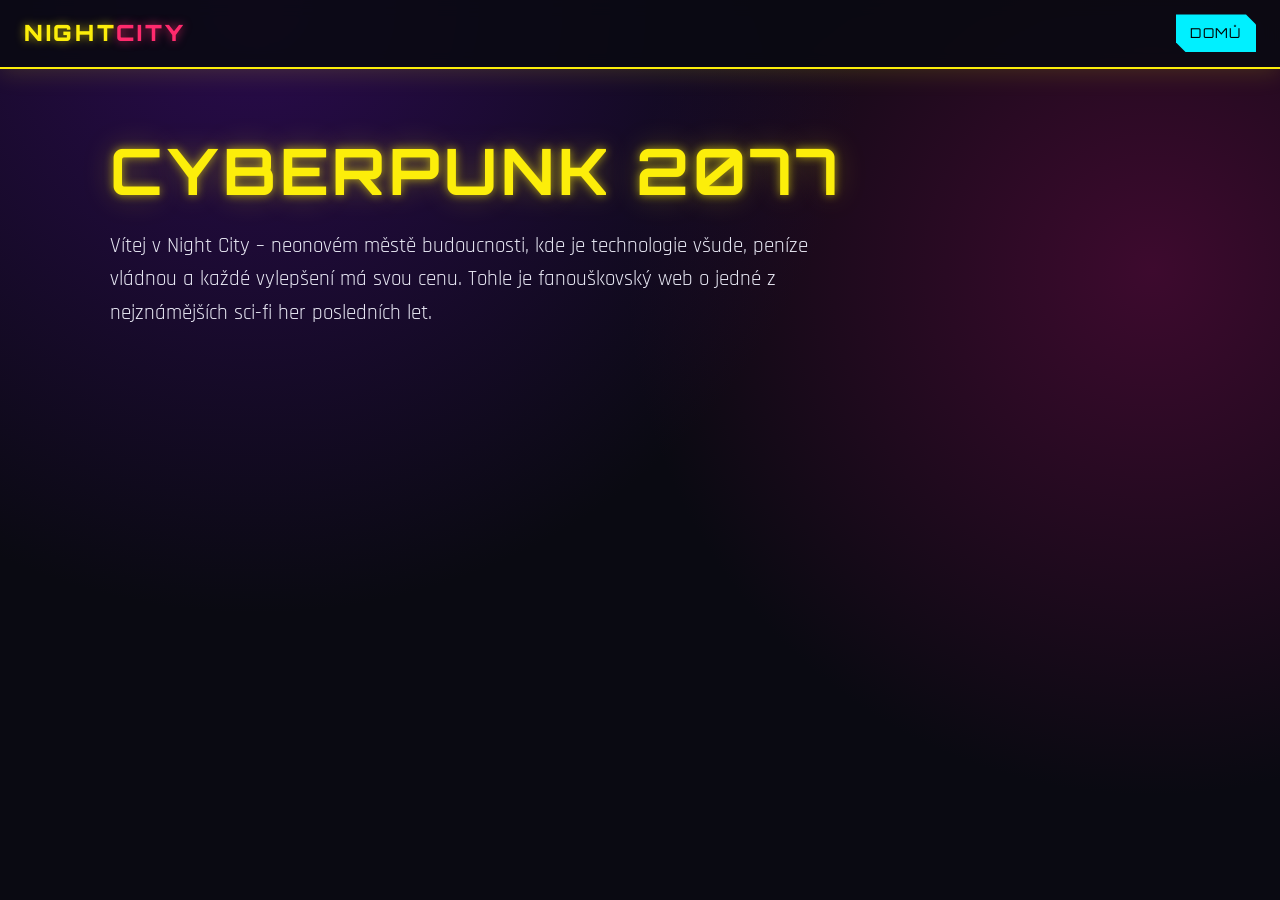
==== index.html @ d1685be0 "pridana hlavicka s menu a hero sekce" ====
<!DOCTYPE html>
<html lang="cs">
<head>
  <meta charset="UTF-8">
  <meta name="viewport" content="width=device-width, initial-scale=1.0">

  <title>Cyberpunk 2077 | Vítej v Night City</title>

  <link rel="preconnect" href="https://fonts.googleapis.com">
  <link rel="preconnect" href="https://fonts.gstatic.com" crossorigin>
  <link href="https://fonts.googleapis.com/css2?family=Orbitron:wght@500;700;900&family=Rajdhani:wght@400;500;700&display=swap" rel="stylesheet">
  <link rel="stylesheet" href="style.css">
</head>
<body>
  <header class="site-header">
    <a class="logo" href="index.html">NIGHT<span>CITY</span></a>
    <nav class="main-nav" aria-label="Hlavní menu">
      <a href="index.html" class="active" aria-current="page">Domů</a>

    </nav>
  </header>

  <main>
    <section class="hero">
      <div class="hero-text">
        <h1>Cyberpunk 2077</h1>
        <p class="lead">Vítej v Night City – neonovém městě budoucnosti, kde je technologie všude, peníze vládnou a každé vylepšení má svou cenu. Tohle je fanouškovský web o jedné z nejznámějších sci-fi her posledních let.</p>

      </div>

    </section>

  </main>

</body>
</html>
---- style.css ----
/* ===== Základ: barvy, písma, pozadí ===== */
:root {
  --bg: #0a0a12;
  --panel: #161628;
  --yellow: #fcee0a;
  --cyan: #00f0ff;
  --pink: #ff2a6d;
  --purple: #7b2cff;
  --text: #e6e6f2;
  --muted: #9a9ab5;
}

*, *::before, *::after { box-sizing: border-box; }

html { scroll-behavior: smooth; }

body {
  margin: 0;
  font-family: "Rajdhani", "Segoe UI", Arial, sans-serif;
  font-size: 1.15rem;
  line-height: 1.6;
  color: var(--text);
  background:
    radial-gradient(circle at 20% 0%, #2a0b4d 0%, transparent 45%),
    radial-gradient(circle at 90% 30%, #3d0a2e 0%, transparent 40%),
    var(--bg);
  background-attachment: fixed;
}

main { max-width: 1100px; margin: 0 auto; padding: 2rem 1.25rem; }

h1, h2, h3 {
  font-family: "Orbitron", "Segoe UI", sans-serif;
  text-transform: uppercase;
  letter-spacing: .06em;
  line-height: 1.2;
}

h1 {
  font-size: clamp(2rem, 6vw, 4rem);
  color: var(--yellow);
  text-shadow: 0 0 10px rgba(252, 238, 10, .6), 0 0 30px rgba(252, 238, 10, .3);
  margin: 0 0 .5rem;
}

h2 {
  font-size: clamp(1.4rem, 3.5vw, 2rem);
  color: var(--cyan);
  text-shadow: 0 0 12px rgba(0, 240, 255, .5);
}

h3 { font-size: 1.1rem; color: var(--pink); }

a { color: var(--cyan); }
a:hover { color: var(--yellow); }

.lead { font-size: 1.3rem; max-width: 44rem; }

/* ===== Hlavička, menu a hero ===== */
.site-header {
  position: sticky;
  top: 0;
  z-index: 10;
  display: flex;
  align-items: center;
  justify-content: space-between;
  flex-wrap: wrap;
  gap: 1rem;
  padding: .9rem 1.5rem;
  background: rgba(10, 10, 18, .88);
  backdrop-filter: blur(8px);
  border-bottom: 2px solid var(--yellow);
  box-shadow: 0 4px 24px rgba(252, 238, 10, .15);
}

.logo {
  font-family: "Orbitron", sans-serif;
  font-weight: 900;
  font-size: 1.4rem;
  letter-spacing: .12em;
  color: var(--yellow);
  text-decoration: none;
  text-shadow: 0 0 10px rgba(252, 238, 10, .6);
}

.logo span { color: var(--pink); text-shadow: 0 0 10px rgba(255, 42, 109, .7); }

.main-nav { display: flex; flex-wrap: wrap; gap: .4rem; }

.main-nav a {
  font-family: "Orbitron", sans-serif;
  font-size: .85rem;
  text-transform: uppercase;
  letter-spacing: .1em;
  text-decoration: none;
  color: var(--text);
  padding: .5rem .9rem;
  clip-path: polygon(0 0, calc(100% - 10px) 0, 100% 10px, 100% 100%, 10px 100%, 0 calc(100% - 10px));
  transition: background .2s, color .2s;
}

.main-nav a:hover,
.main-nav a.active { color: #000; background: var(--cyan); }

.hero {
  display: grid;
  gap: 2rem;
  align-items: center;
  padding: 2rem 0 3rem;
}
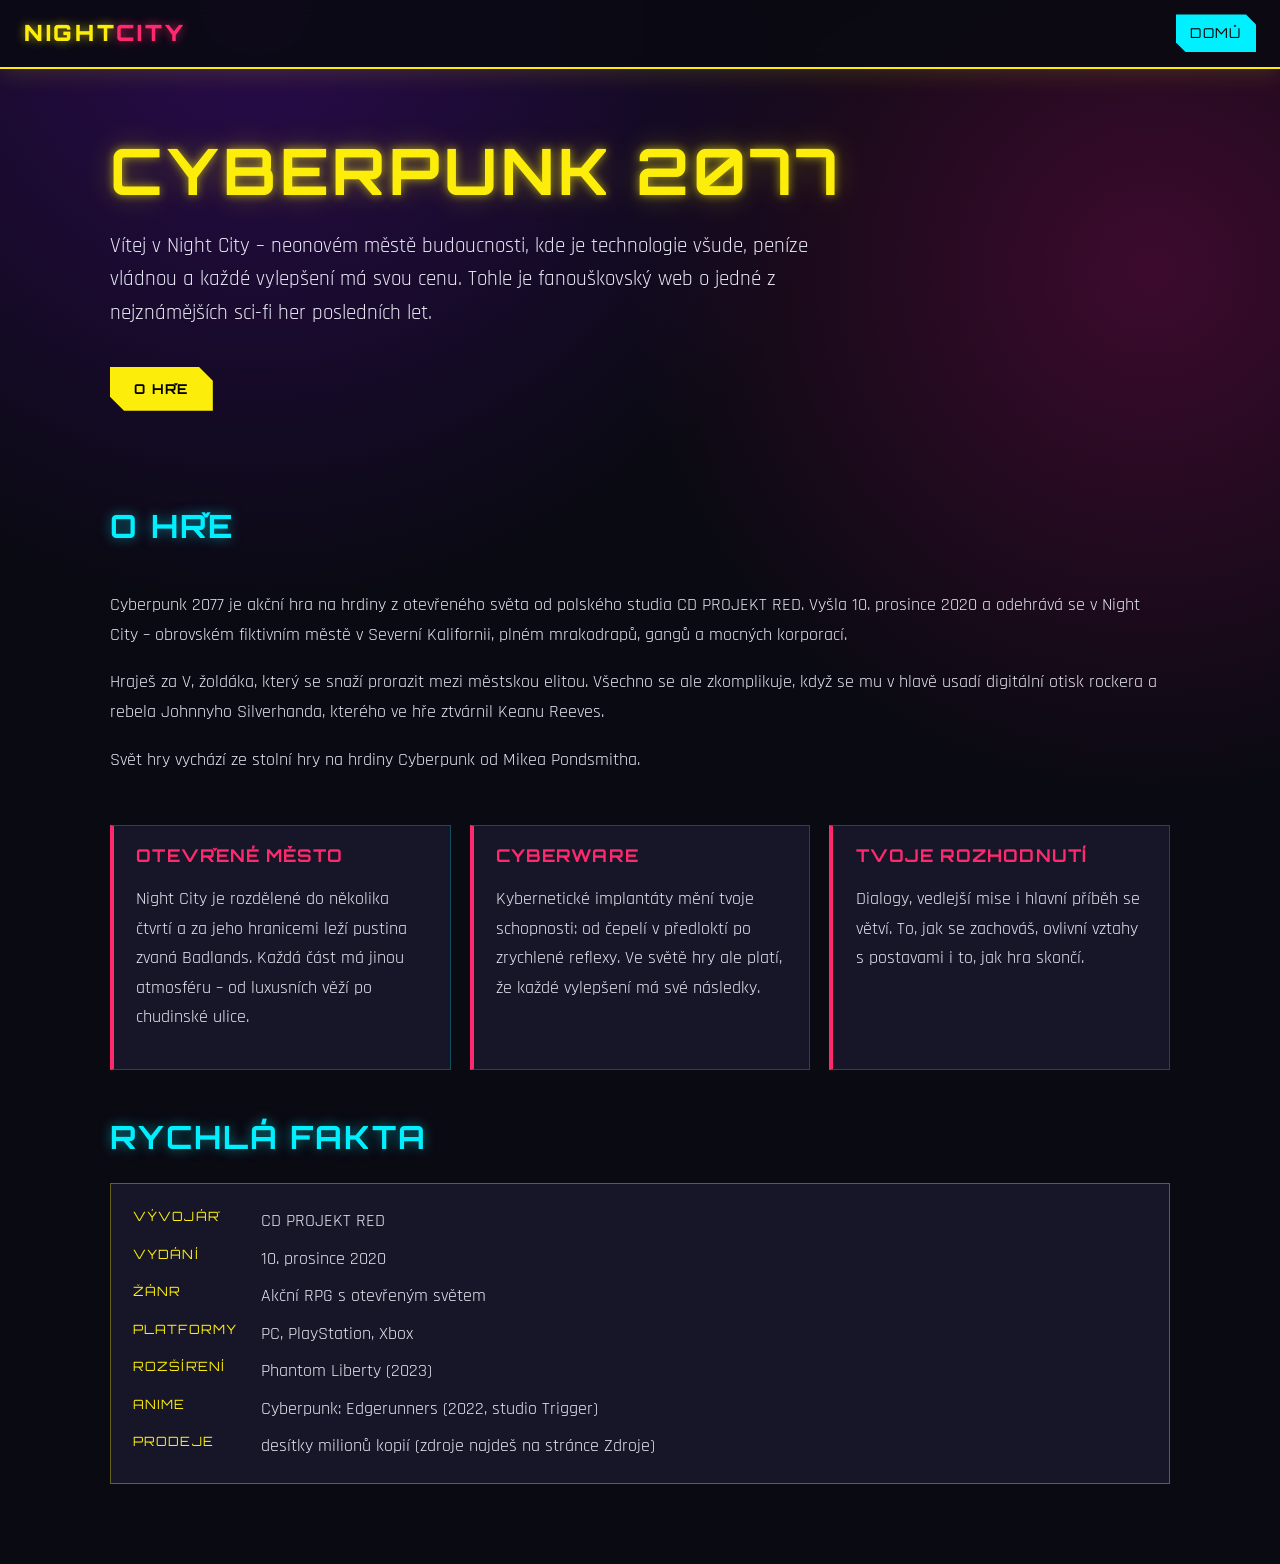
==== commit 93bc4672: "pridana sekce O hre, karty a rychla fakta" ====
--- a/index.html
+++ b/index.html
@@ -25,11 +25,51 @@
       <div class="hero-text">
         <h1>Cyberpunk 2077</h1>
         <p class="lead">Vítej v Night City – neonovém městě budoucnosti, kde je technologie všude, peníze vládnou a každé vylepšení má svou cenu. Tohle je fanouškovský web o jedné z nejznámějších sci-fi her posledních let.</p>
+        <a class="btn" href="#o-hre">O hře</a>
 
       </div>
 
     </section>
 
+    <section id="o-hre" class="section">
+      <h2>O hře</h2>
+      <div class="split">
+        <div>
+          <p>Cyberpunk 2077 je akční hra na hrdiny z otevřeného světa od polského studia CD PROJEKT RED. Vyšla 10. prosince 2020 a odehrává se v Night City – obrovském fiktivním městě v Severní Kalifornii, plném mrakodrapů, gangů a mocných korporací.</p>
+          <p>Hraješ za V, žoldáka, který se snaží prorazit mezi městskou elitou. Všechno se ale zkomplikuje, když se mu v hlavě usadí digitální otisk rockera a rebela Johnnyho Silverhanda, kterého ve hře ztvárnil Keanu Reeves.</p>
+          <p>Svět hry vychází ze stolní hry na hrdiny Cyberpunk od Mikea Pondsmitha.</p>
+        </div>
+
+      </div>
+
+      <div class="cards">
+        <article class="card">
+          <h3>Otevřené město</h3>
+          <p>Night City je rozdělené do několika čtvrtí a za jeho hranicemi leží pustina zvaná Badlands. Každá část má jinou atmosféru – od luxusních věží po chudinské ulice.</p>
+        </article>
+        <article class="card">
+          <h3>Cyberware</h3>
+          <p>Kybernetické implantáty mění tvoje schopnosti: od čepelí v předloktí po zrychlené reflexy. Ve světě hry ale platí, že každé vylepšení má své následky.</p>
+        </article>
+        <article class="card">
+          <h3>Tvoje rozhodnutí</h3>
+          <p>Dialogy, vedlejší mise i hlavní příběh se větví. To, jak se zachováš, ovlivní vztahy s postavami i to, jak hra skončí.</p>
+        </article>
+      </div>
+    </section>
+
+    <section class="section">
+      <h2>Rychlá fakta</h2>
+      <dl class="facts">
+        <dt>Vývojář</dt><dd>CD PROJEKT RED</dd>
+        <dt>Vydání</dt><dd>10. prosince 2020</dd>
+        <dt>Žánr</dt><dd>Akční RPG s otevřeným světem</dd>
+        <dt>Platformy</dt><dd>PC, PlayStation, Xbox</dd>
+        <dt>Rozšíření</dt><dd>Phantom Liberty (2023)</dd>
+        <dt>Anime</dt><dd>Cyberpunk: Edgerunners (2022, studio Trigger)</dd>
+        <dt>Prodeje</dt><dd>desítky milionů kopií (zdroje najdeš na stránce Zdroje)</dd>
+      </dl>
+    </section>
   </main>
 
 </body>
--- a/style.css
+++ b/style.css
@@ -108,3 +108,64 @@
   align-items: center;
   padding: 2rem 0 3rem;
 }
+
+/* ===== Tlačítka, sekce, karty, fakta ===== */
+.btn {
+  display: inline-block;
+  margin: 1rem .6rem 0 0;
+  padding: .7rem 1.5rem;
+  font-family: "Orbitron", sans-serif;
+  font-size: .85rem;
+  font-weight: 700;
+  text-transform: uppercase;
+  letter-spacing: .1em;
+  text-decoration: none;
+  color: #000;
+  background: var(--yellow);
+  clip-path: polygon(0 0, calc(100% - 14px) 0, 100% 14px, 100% 100%, 14px 100%, 0 calc(100% - 14px));
+  transition: transform .2s, background .2s;
+}
+
+.btn:hover { background: var(--pink); color: #fff; transform: translateY(-2px); }
+
+.section { margin: 3rem 0; scroll-margin-top: 90px; }
+
+.split { display: grid; gap: 2rem; align-items: center; }
+
+.cards {
+  display: grid;
+  grid-template-columns: repeat(auto-fit, minmax(240px, 1fr));
+  gap: 1.2rem;
+  margin-top: 2rem;
+}
+
+.card {
+  background: var(--panel);
+  border: 1px solid rgba(0, 240, 255, .25);
+  border-left: 4px solid var(--pink);
+  padding: 1.2rem 1.4rem;
+  transition: transform .2s, box-shadow .2s;
+}
+
+.card:hover { transform: translateY(-4px); box-shadow: 0 0 22px rgba(255, 42, 109, .35); }
+.card h3 { margin-top: 0; }
+
+.facts {
+  display: grid;
+  grid-template-columns: max-content 1fr;
+  gap: .5rem 1.5rem;
+  background: var(--panel);
+  border: 1px solid rgba(252, 238, 10, .35);
+  padding: 1.4rem;
+  margin: 0;
+}
+
+.facts dt {
+  font-family: "Orbitron", sans-serif;
+  font-size: .8rem;
+  text-transform: uppercase;
+  letter-spacing: .08em;
+  color: var(--yellow);
+}
+
+.facts dd { margin: 0; }
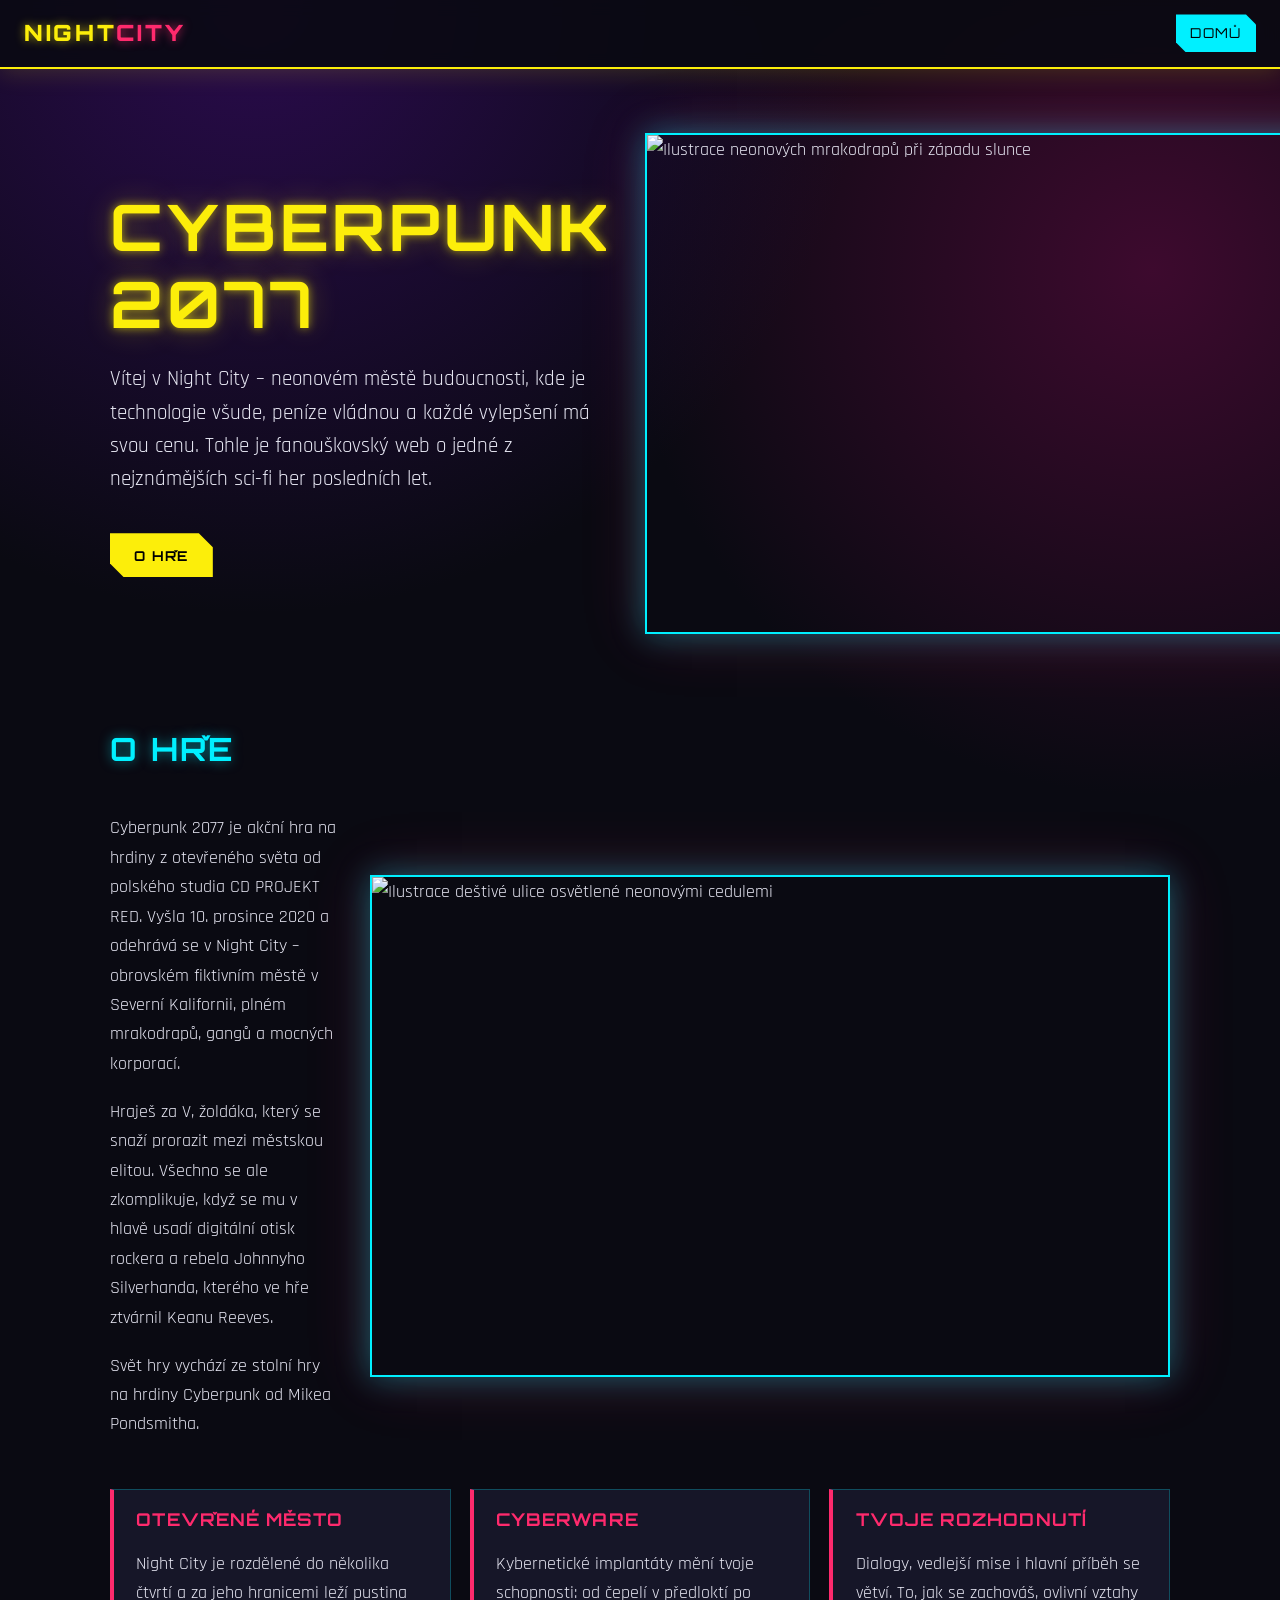
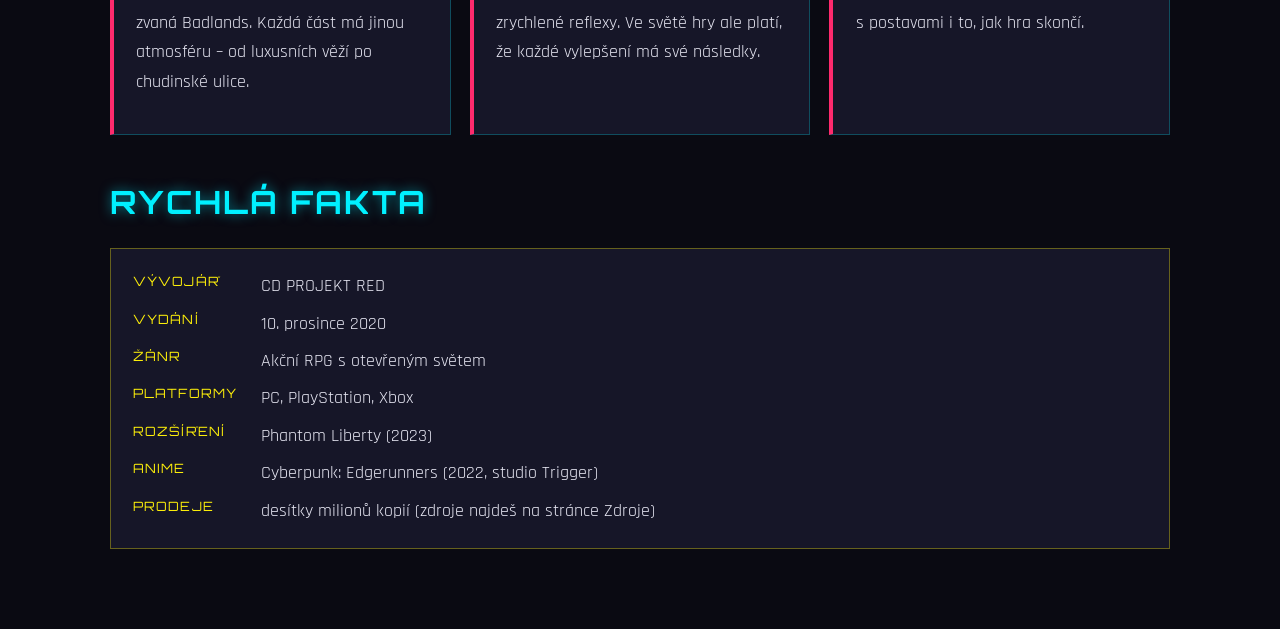
==== commit 5eb9d728: "pridany prvni obrazky" ====
--- a/index.html
+++ b/index.html
@@ -28,7 +28,7 @@
         <a class="btn" href="#o-hre">O hře</a>
 
       </div>
-
+      <img class="hero-img" src="images/mesto.svg" alt="Ilustrace neonových mrakodrapů při západu slunce" width="800" height="500">
     </section>
 
     <section id="o-hre" class="section">
@@ -39,7 +39,7 @@
           <p>Hraješ za V, žoldáka, který se snaží prorazit mezi městskou elitou. Všechno se ale zkomplikuje, když se mu v hlavě usadí digitální otisk rockera a rebela Johnnyho Silverhanda, kterého ve hře ztvárnil Keanu Reeves.</p>
           <p>Svět hry vychází ze stolní hry na hrdiny Cyberpunk od Mikea Pondsmitha.</p>
         </div>
-
+        <img class="side-img" src="images/ulice.svg" alt="Ilustrace deštivé ulice osvětlené neonovými cedulemi" width="800" height="500" loading="lazy">
       </div>
 
       <div class="cards">
--- a/style.css
+++ b/style.css
@@ -169,3 +169,15 @@
 }
 
 .facts dd { margin: 0; }
+
+/* ===== Obrázky ===== */
+img { max-width: 100%; height: auto; display: block; }
+
+.hero { grid-template-columns: 1.1fr 1fr; }
+.split { grid-template-columns: 1.2fr 1fr; }
+
+.hero-img,
+.side-img {
+  border: 2px solid var(--cyan);
+  box-shadow: 0 0 30px rgba(0, 240, 255, .35), 0 0 60px rgba(255, 42, 109, .2);
+}
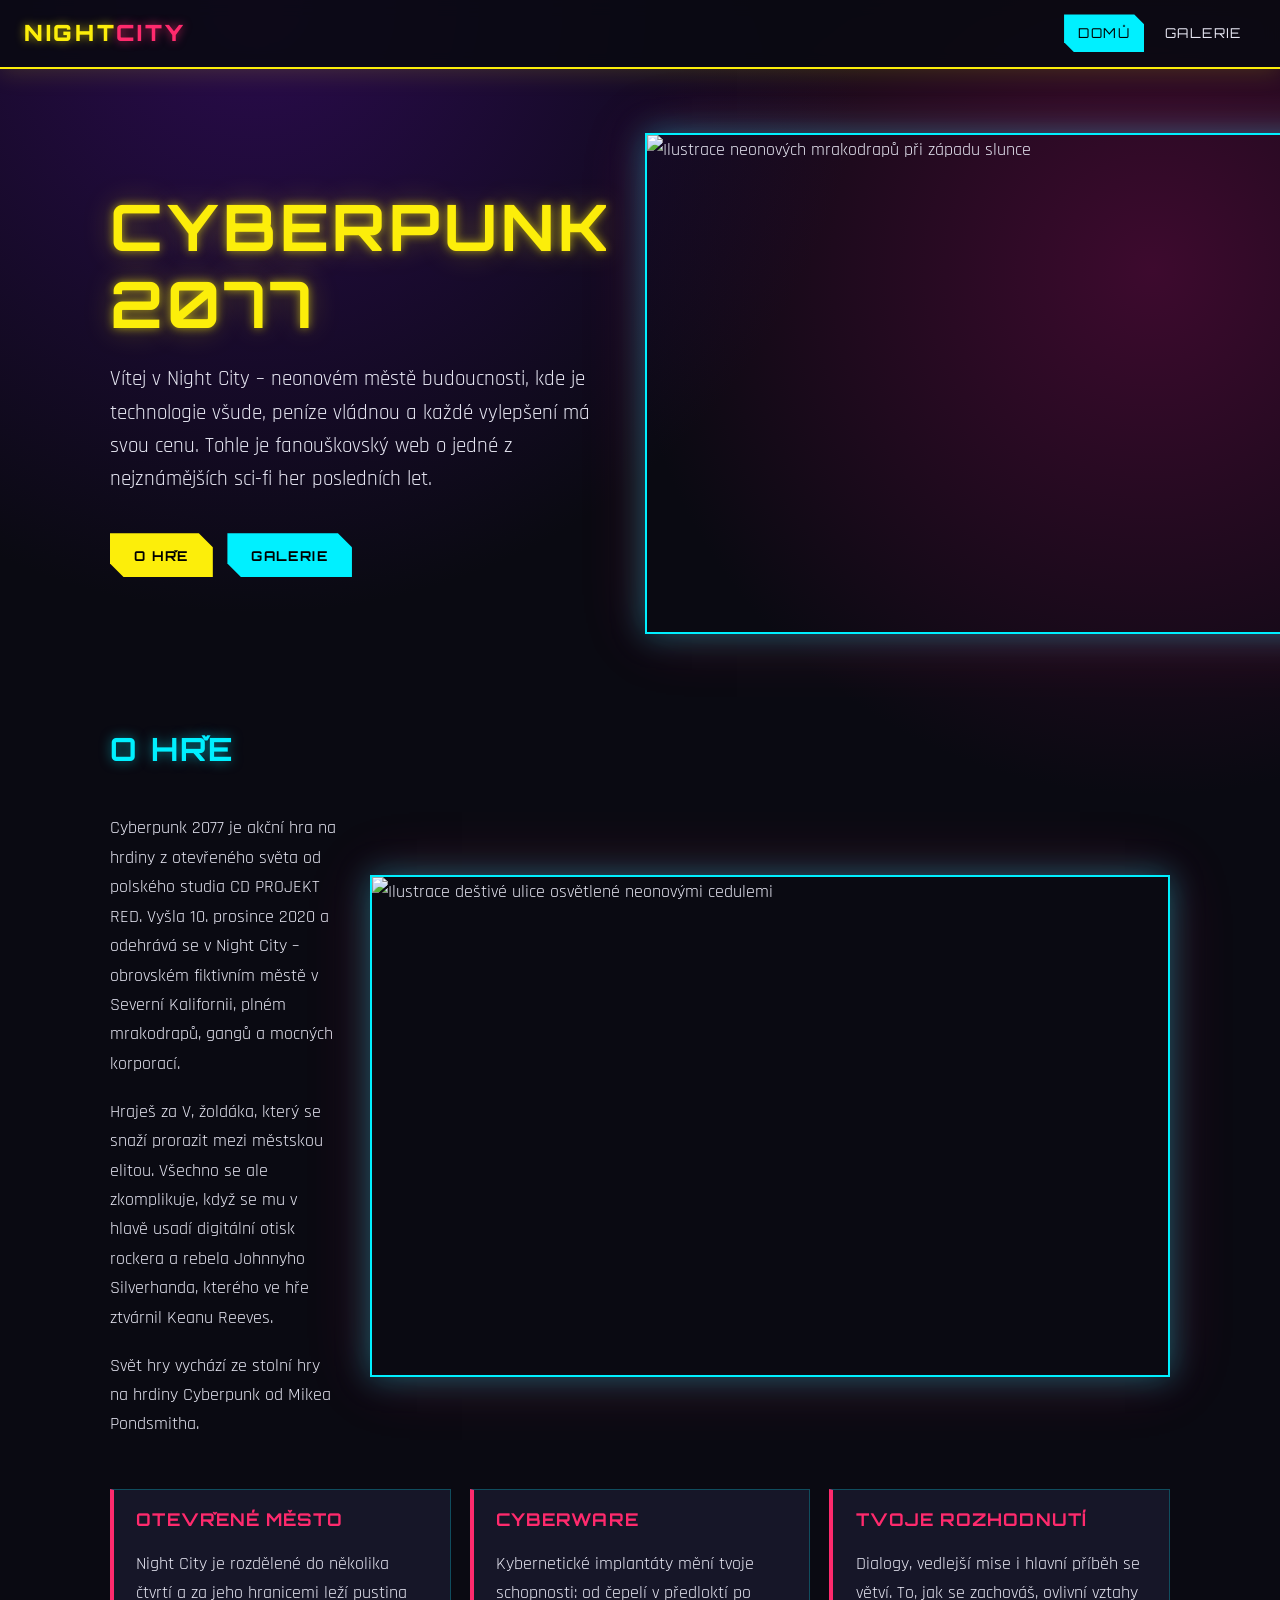
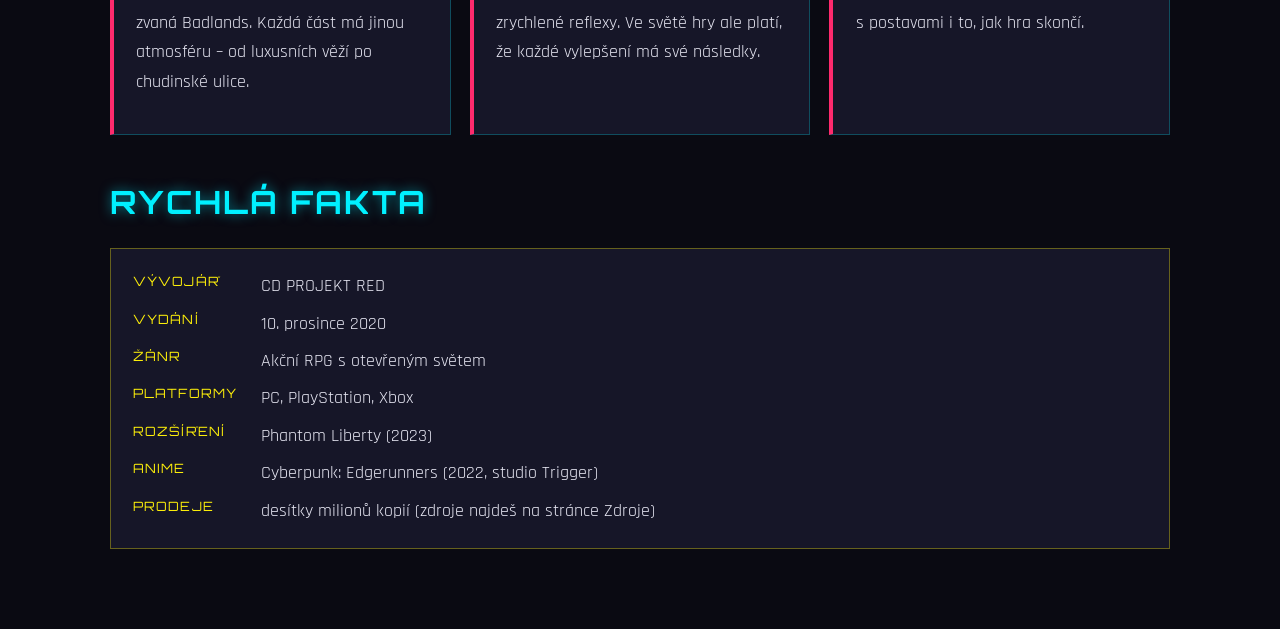
==== commit 13de3496: "vytvorena podstranka galerie.html" ====
--- a/index.html
+++ b/index.html
@@ -16,6 +16,7 @@
     <a class="logo" href="index.html">NIGHT<span>CITY</span></a>
     <nav class="main-nav" aria-label="Hlavní menu">
       <a href="index.html" class="active" aria-current="page">Domů</a>
+      <a href="galerie.html">Galerie</a>
 
     </nav>
   </header>
@@ -26,7 +27,7 @@
         <h1>Cyberpunk 2077</h1>
         <p class="lead">Vítej v Night City – neonovém městě budoucnosti, kde je technologie všude, peníze vládnou a každé vylepšení má svou cenu. Tohle je fanouškovský web o jedné z nejznámějších sci-fi her posledních let.</p>
         <a class="btn" href="#o-hre">O hře</a>
-
+        <a class="btn btn-alt" href="galerie.html">Galerie</a>
       </div>
       <img class="hero-img" src="images/mesto.svg" alt="Ilustrace neonových mrakodrapů při západu slunce" width="800" height="500">
     </section>
--- a/style.css
+++ b/style.css
@@ -181,3 +181,39 @@
   border: 2px solid var(--cyan);
   box-shadow: 0 0 30px rgba(0, 240, 255, .35), 0 0 60px rgba(255, 42, 109, .2);
 }
+
+/* ===== Galerie ===== */
+.btn-alt { background: var(--cyan); }
+
+.note {
+  border-left: 4px solid var(--yellow);
+  background: rgba(252, 238, 10, .07);
+  padding: .8rem 1.2rem;
+  max-width: 52rem;
+}
+
+.gallery {
+  display: grid;
+  grid-template-columns: repeat(auto-fill, minmax(300px, 1fr));
+  gap: 1.6rem;
+  margin-top: 2rem;
+}
+
+.gallery figure {
+  margin: 0;
+  background: var(--panel);
+  border: 1px solid rgba(0, 240, 255, .25);
+  overflow: hidden;
+}
+
+.gallery figcaption { padding: .9rem 1.1rem; color: var(--muted); font-size: 1rem; }
+
+.gallery figcaption strong {
+  display: block;
+  color: var(--yellow);
+  font-family: "Orbitron", sans-serif;
+  font-size: .85rem;
+  letter-spacing: .08em;
+  text-transform: uppercase;
+  margin-bottom: .2rem;
+}
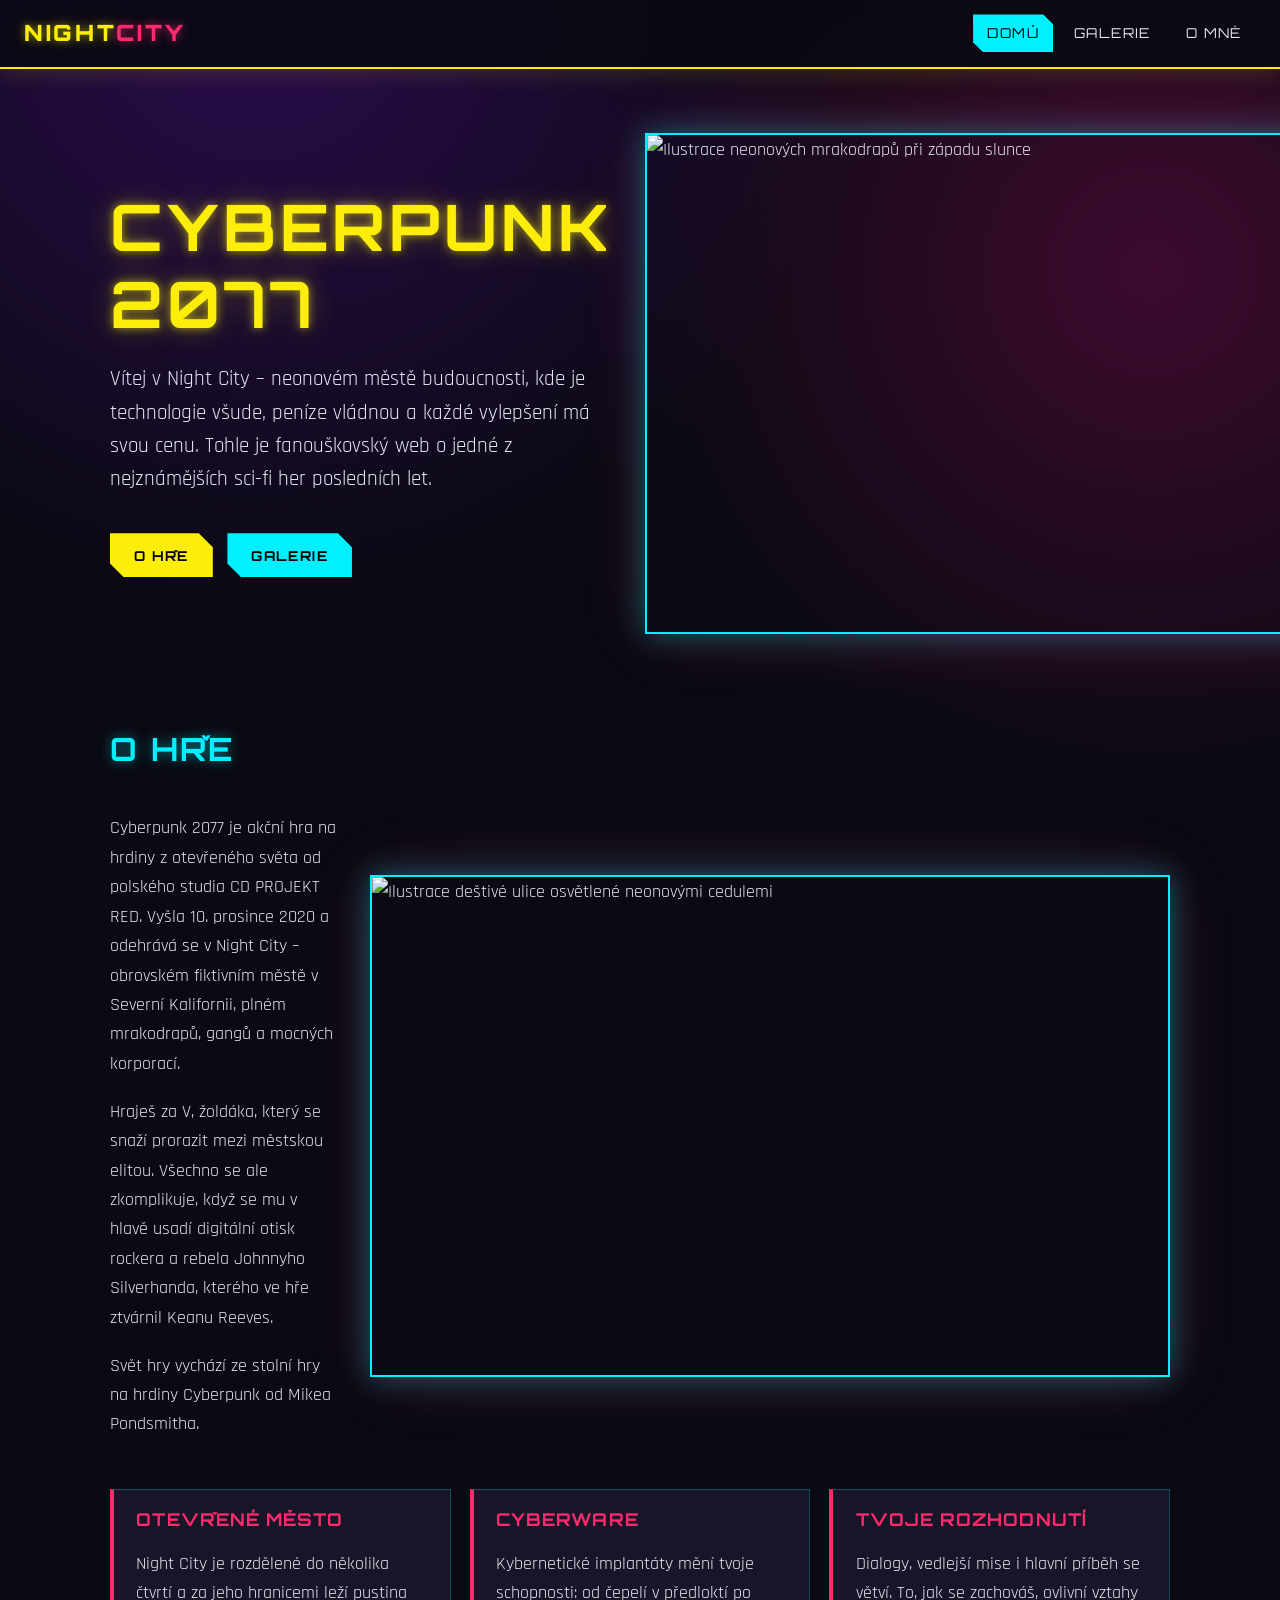
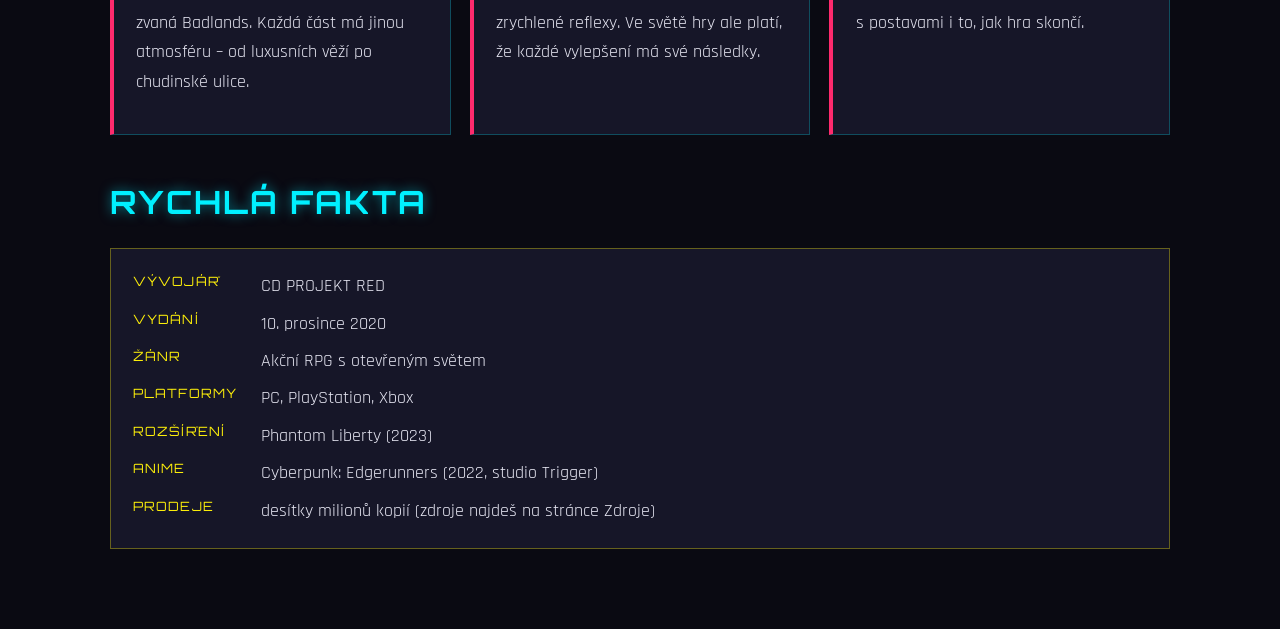
==== commit ff23f066: "vytvorena podstranka o-mne.html" ====
--- a/index.html
+++ b/index.html
@@ -17,6 +17,7 @@
     <nav class="main-nav" aria-label="Hlavní menu">
       <a href="index.html" class="active" aria-current="page">Domů</a>
       <a href="galerie.html">Galerie</a>
+      <a href="o-mne.html">O mně</a>
 
     </nav>
   </header>
--- a/style.css
+++ b/style.css
@@ -217,3 +217,26 @@
   text-transform: uppercase;
   margin-bottom: .2rem;
 }
+
+/* ===== Efekty po najetí myší ===== */
+.gallery figure { transition: transform .25s, box-shadow .25s, border-color .25s; }
+
+.gallery figure:hover {
+  transform: translateY(-6px) scale(1.01);
+  border-color: var(--pink);
+  box-shadow: 0 0 28px rgba(255, 42, 109, .5);
+}
+
+.gallery img { transition: filter .25s; }
+.gallery figure:hover img { filter: saturate(1.4) contrast(1.1); }
+
+/* ===== Stránka O mně ===== */
+.check-list { list-style: none; padding: 0; margin: 1rem 0; }
+
+.check-list li {
+  position: relative;
+  padding: .5rem 0 .5rem 2rem;
+  border-bottom: 1px solid rgba(255, 255, 255, .08);
+}
+
+.check-list li::before { content: "\25B6"; position: absolute; left: 0; color: var(--pink); }
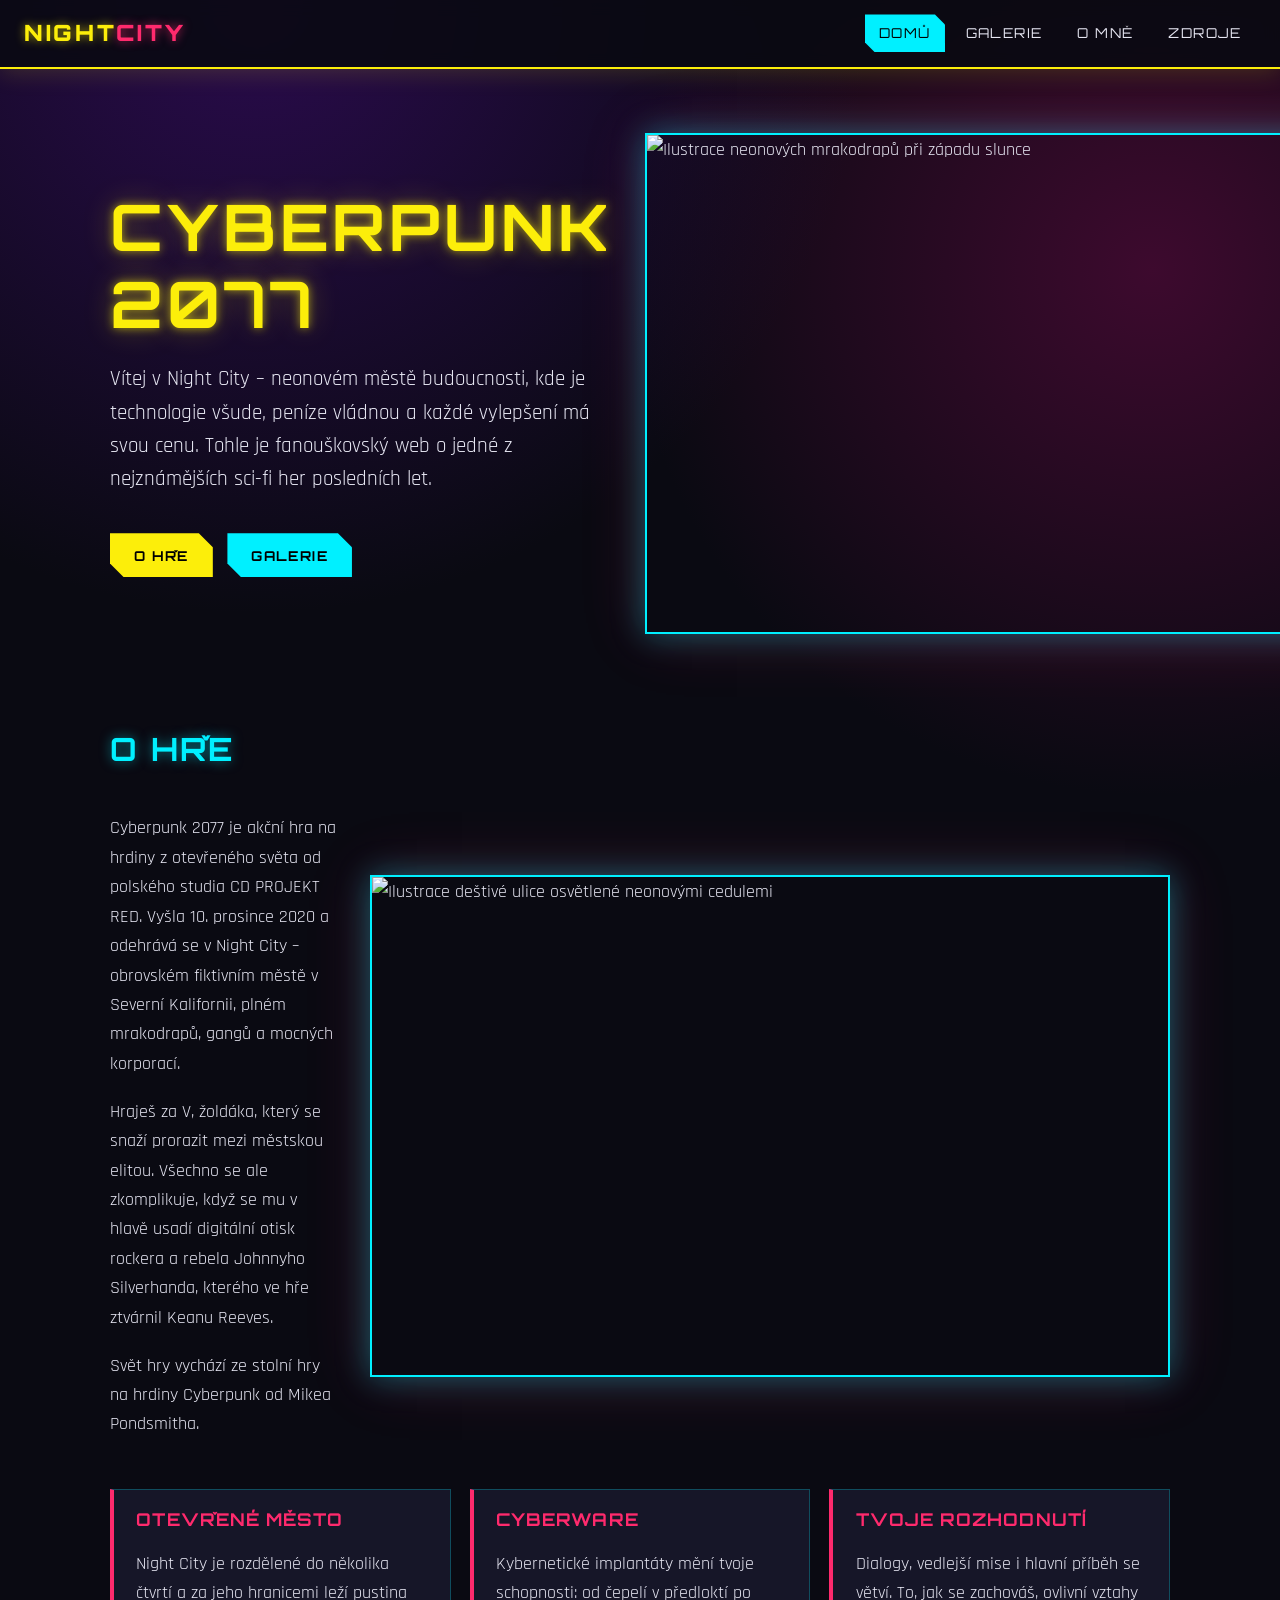
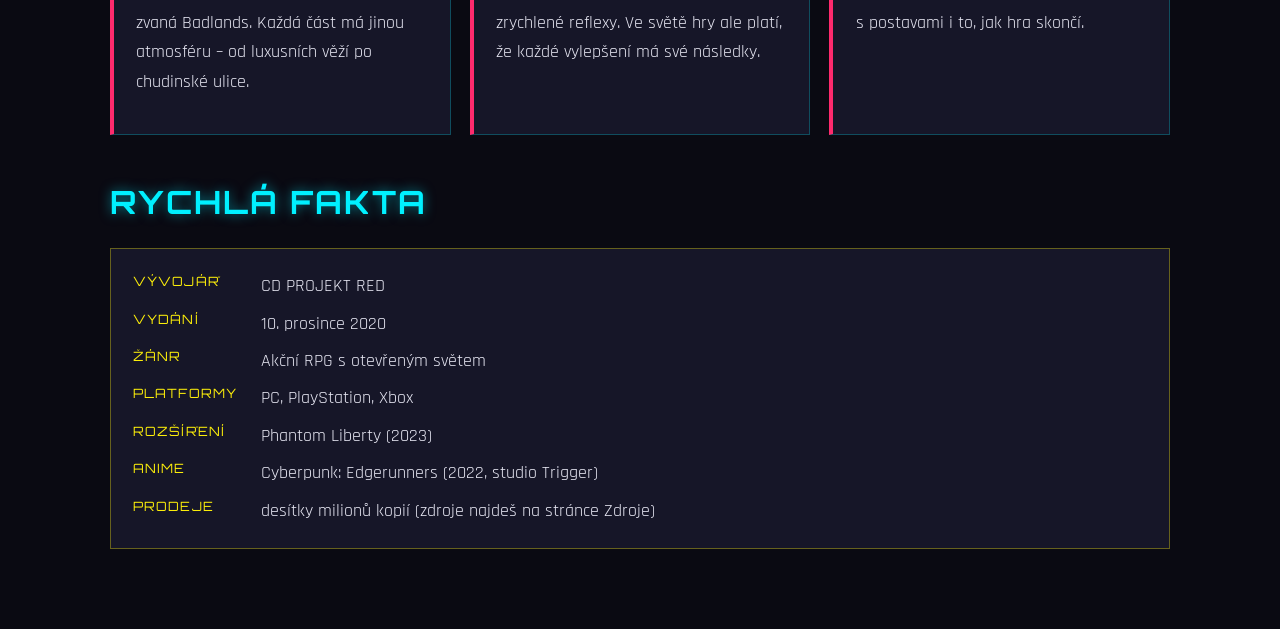
==== commit 3a566f83: "vytvorena stranka zdroje.html s AI citací" ====
--- a/index.html
+++ b/index.html
@@ -18,7 +18,7 @@
       <a href="index.html" class="active" aria-current="page">Domů</a>
       <a href="galerie.html">Galerie</a>
       <a href="o-mne.html">O mně</a>
-
+      <a href="zdroje.html">Zdroje</a>
     </nav>
   </header>
 
--- a/style.css
+++ b/style.css
@@ -240,3 +240,55 @@
 }
 
 .check-list li::before { content: "\25B6"; position: absolute; left: 0; color: var(--pink); }
+
+/* ===== Stránka Zdroje ===== */
+.source-list { padding-left: 1.2rem; }
+.source-list li { margin: .6rem 0; }
+
+.ai-table {
+  width: 100%;
+  border-collapse: collapse;
+  margin: 1rem 0;
+  background: var(--panel);
+}
+
+.ai-table th,
+.ai-table td {
+  text-align: left;
+  vertical-align: top;
+  padding: .7rem 1rem;
+  border: 1px solid rgba(0, 240, 255, .25);
+}
+
+.ai-table th {
+  width: 12rem;
+  color: var(--yellow);
+  font-family: "Orbitron", sans-serif;
+  font-size: .8rem;
+  text-transform: uppercase;
+  letter-spacing: .06em;
+}
+
+.prompt-list { counter-reset: p; list-style: none; padding: 0; }
+
+.prompt-list li {
+  counter-increment: p;
+  position: relative;
+  background: var(--panel);
+  border: 1px solid rgba(255, 42, 109, .35);
+  padding: 1rem 1rem 1rem 3.2rem;
+  margin: .8rem 0;
+}
+
+.prompt-list li::before {
+  content: counter(p);
+  position: absolute;
+  left: 1rem;
+  top: .8rem;
+  font-family: "Orbitron", sans-serif;
+  font-weight: 900;
+  font-size: 1.3rem;
+  color: var(--pink);
+}
+
+.todo { color: var(--muted); font-style: italic; }
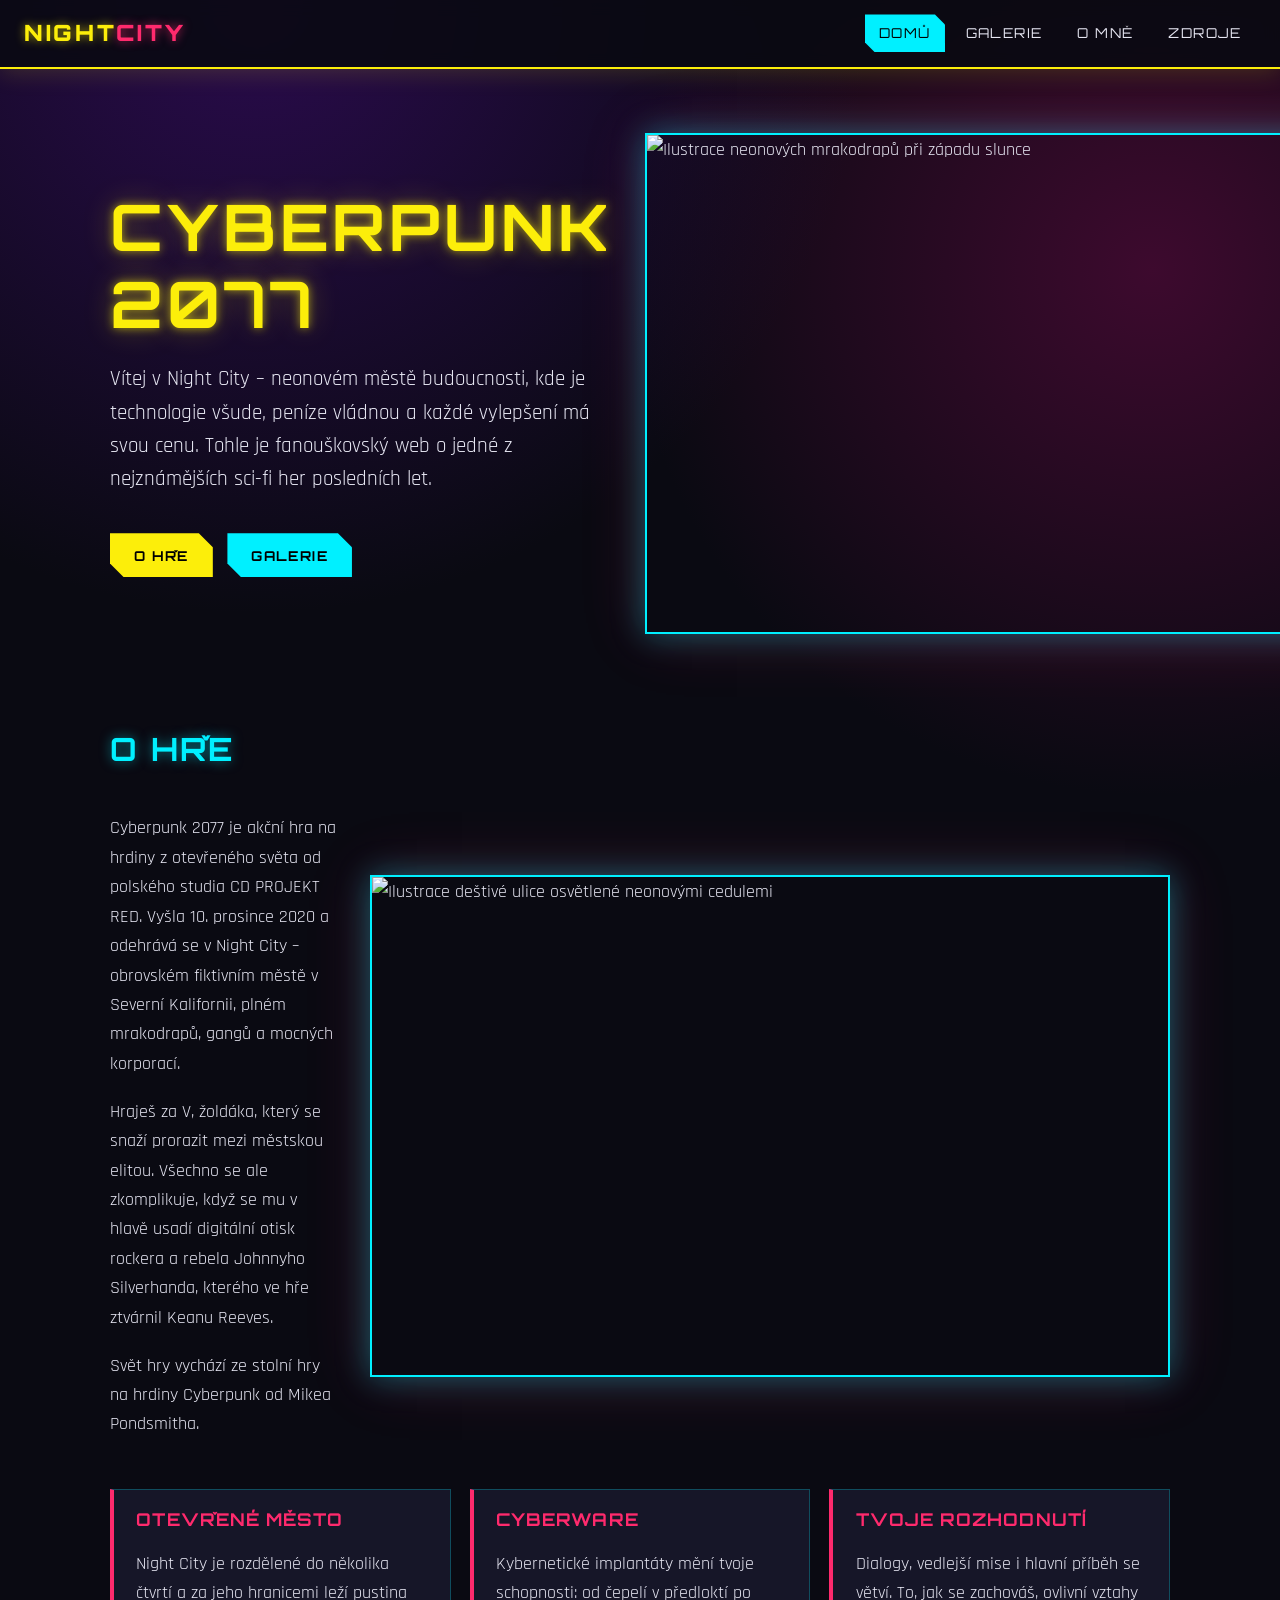
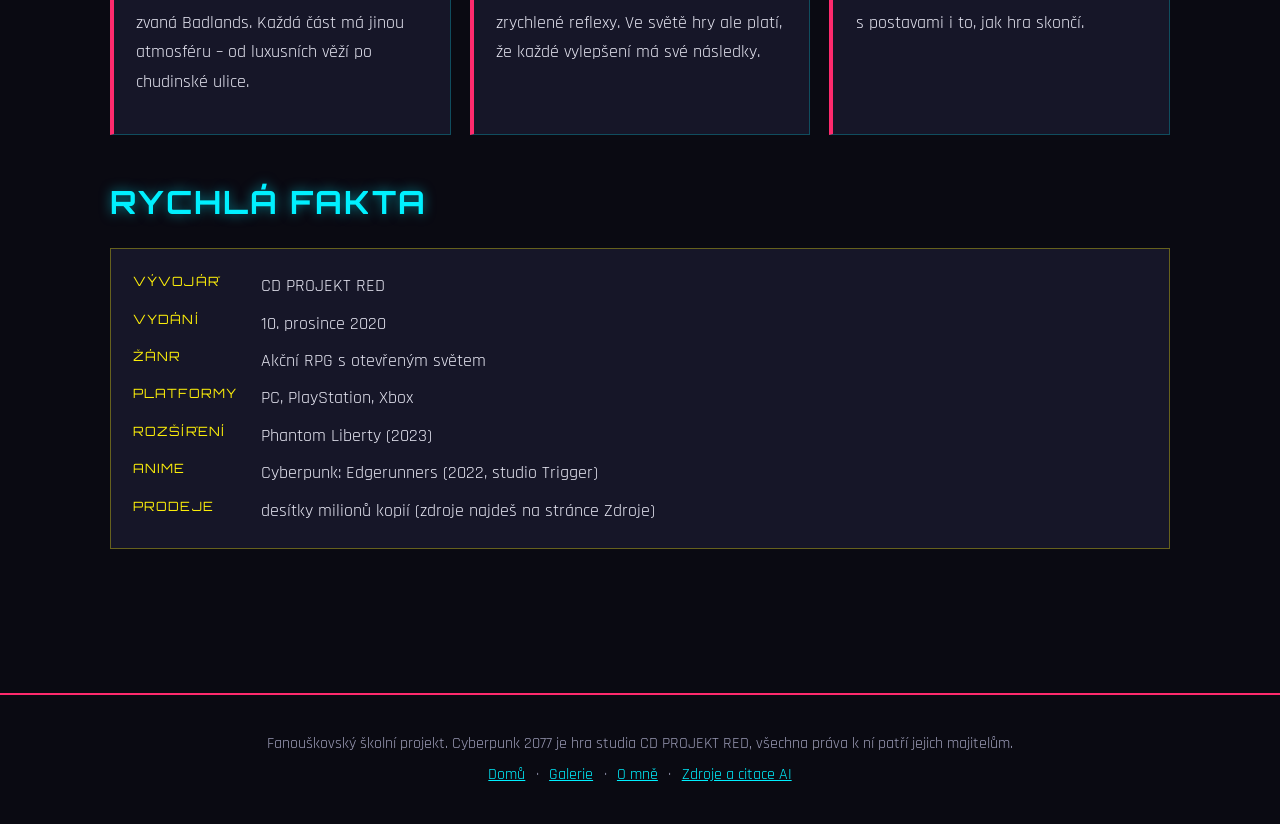
==== commit 7f2f4b76: "pridana paticka s odkazy na vsechny stranky" ====
--- a/index.html
+++ b/index.html
@@ -74,5 +74,9 @@
     </section>
   </main>
 
+  <footer class="site-footer">
+    <p>Fanouškovský školní projekt. Cyberpunk 2077 je hra studia CD PROJEKT RED, všechna práva k ní patří jejich majitelům.</p>
+    <p><a href="index.html">Domů</a> · <a href="galerie.html">Galerie</a> · <a href="o-mne.html">O mně</a> · <a href="zdroje.html">Zdroje a citace AI</a></p>
+  </footer>
 </body>
 </html>
--- a/style.css
+++ b/style.css
@@ -292,3 +292,17 @@
 }
 
 .todo { color: var(--muted); font-style: italic; }
+
+/* ===== Patička ===== */
+.site-footer {
+  margin-top: 4rem;
+  padding: 2rem 1.25rem;
+  text-align: center;
+  color: var(--muted);
+  border-top: 2px solid var(--pink);
+  background: rgba(10, 10, 18, .9);
+  font-size: 1rem;
+}
+
+.site-footer p { margin: .3rem 0; }
+.site-footer a { margin: 0 .4rem; }
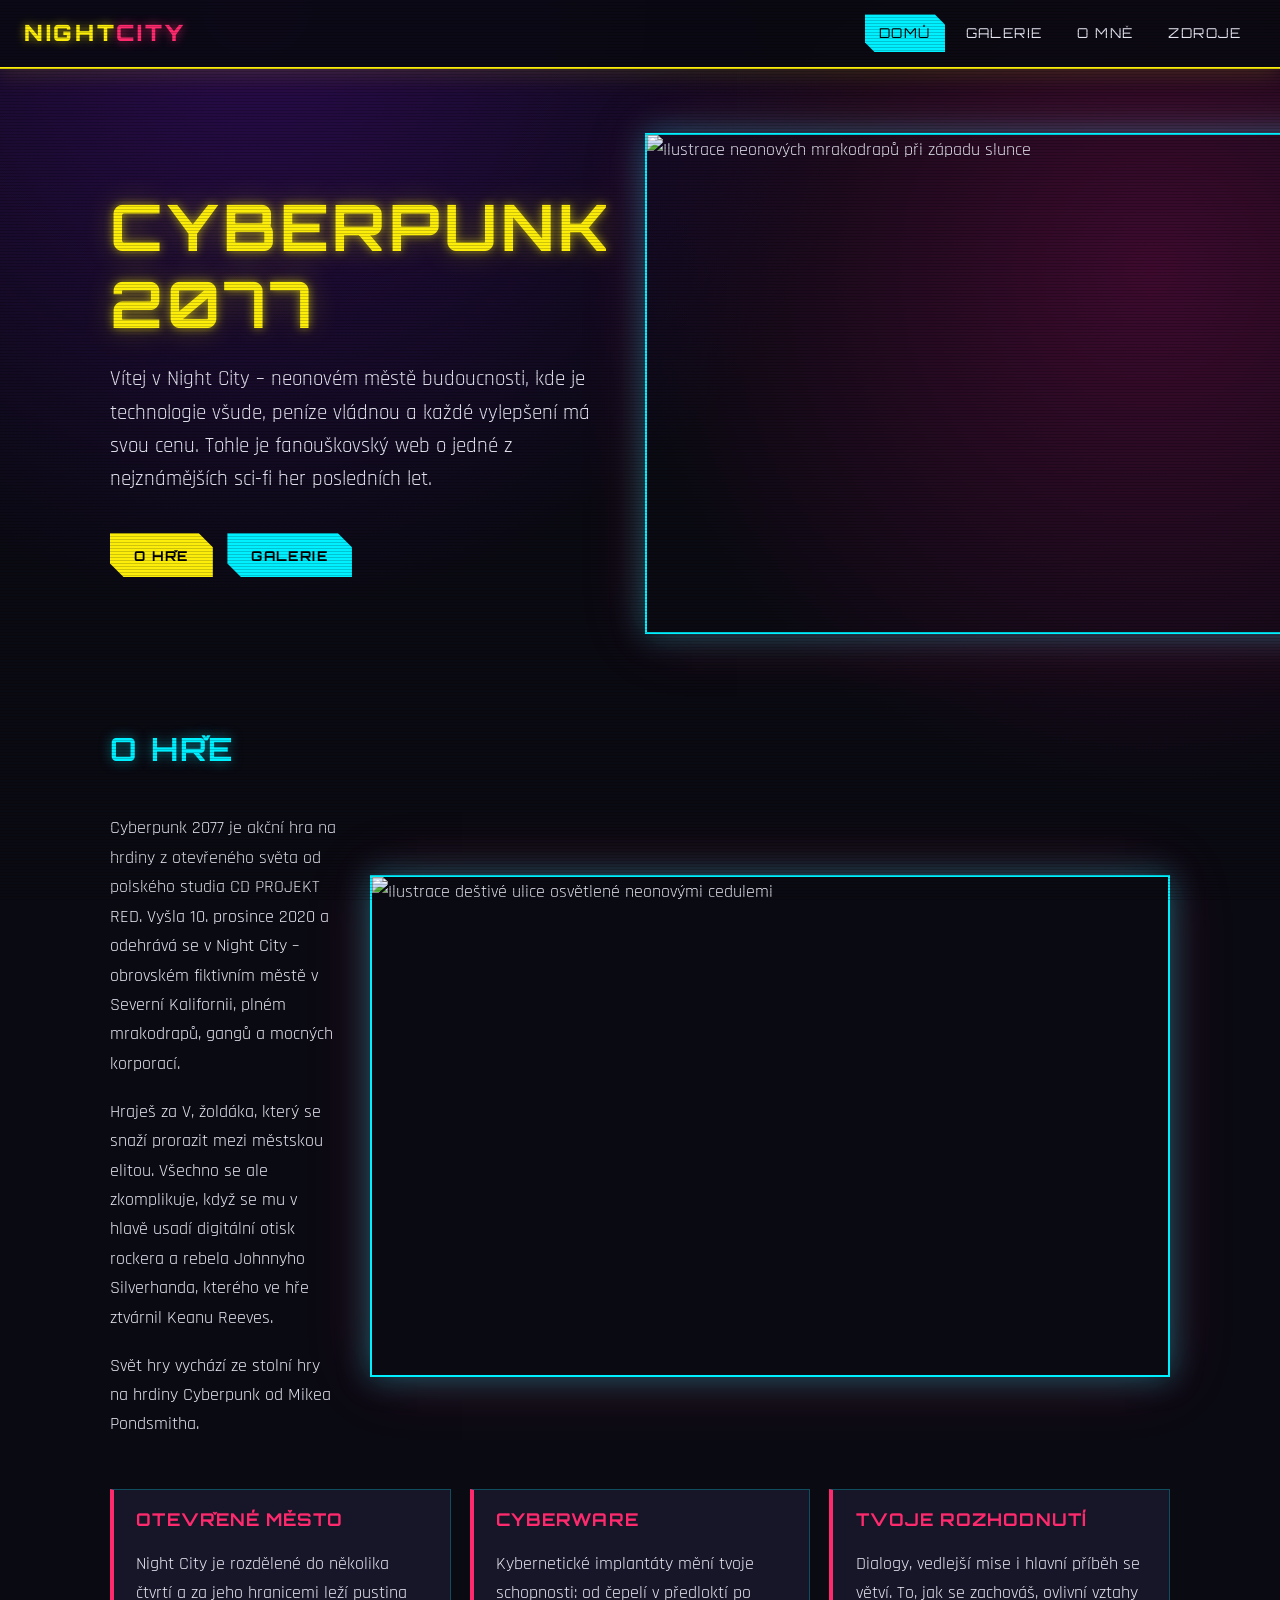
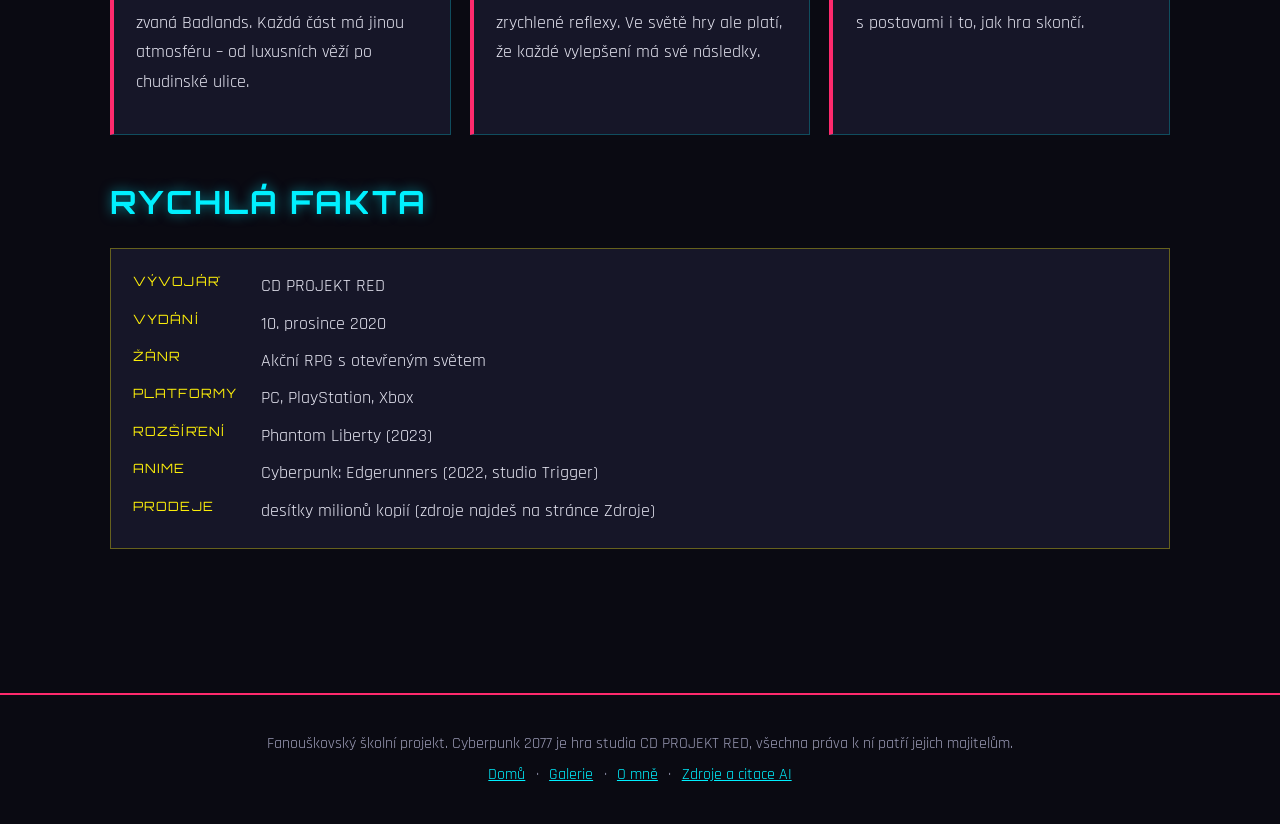
==== commit 659c1f94: "pridan README, favicon a meta popisy" ====
--- a/index.html
+++ b/index.html
@@ -3,9 +3,9 @@
 <head>
   <meta charset="UTF-8">
   <meta name="viewport" content="width=device-width, initial-scale=1.0">
-
+  <meta name="description" content="Fanouškovský web o hře Cyberpunk 2077: Night City, neonové ilustrace, základní informace a zdroje.">
   <title>Cyberpunk 2077 | Vítej v Night City</title>
-
+  <link rel="icon" type="image/svg+xml" href="images/favicon.svg">
   <link rel="preconnect" href="https://fonts.googleapis.com">
   <link rel="preconnect" href="https://fonts.gstatic.com" crossorigin>
   <link href="https://fonts.googleapis.com/css2?family=Orbitron:wght@500;700;900&family=Rajdhani:wght@400;500;700&display=swap" rel="stylesheet">
--- a/style.css
+++ b/style.css
@@ -306,3 +306,44 @@
 
 .site-footer p { margin: .3rem 0; }
 .site-footer a { margin: 0 .4rem; }
+
+/* ===== Animace, scanlines a responzivita ===== */
+body::after {
+  content: "";
+  position: fixed;
+  inset: 0;
+  pointer-events: none;
+  z-index: 50;
+  background: repeating-linear-gradient(0deg, rgba(0, 0, 0, .18) 0, rgba(0, 0, 0, .18) 1px, transparent 1px, transparent 3px);
+}
+
+@keyframes flicker {
+  0%, 19%, 21%, 23%, 100% { opacity: 1; }
+  20%, 22% { opacity: .35; }
+}
+
+@keyframes glitch {
+  0% { transform: translate(0); }
+  20% { transform: translate(-2px, 1px); }
+  40% { transform: translate(2px, -1px); }
+  60% { transform: translate(-1px, -1px); }
+  80% { transform: translate(1px, 2px); }
+  100% { transform: translate(0); }
+}
+
+.logo span { animation: flicker 4s infinite; }
+h1:hover { animation: glitch .3s linear infinite; }
+
+@media (max-width: 800px) {
+  .hero,
+  .split { grid-template-columns: 1fr; }
+  .facts { grid-template-columns: 1fr; }
+  .facts dd { margin-bottom: .6rem; }
+  .site-header { justify-content: center; text-align: center; }
+  .ai-table th { width: auto; }
+}
+
+@media (prefers-reduced-motion: reduce) {
+  * { animation: none !important; transition: none !important; }
+  html { scroll-behavior: auto; }
+}
